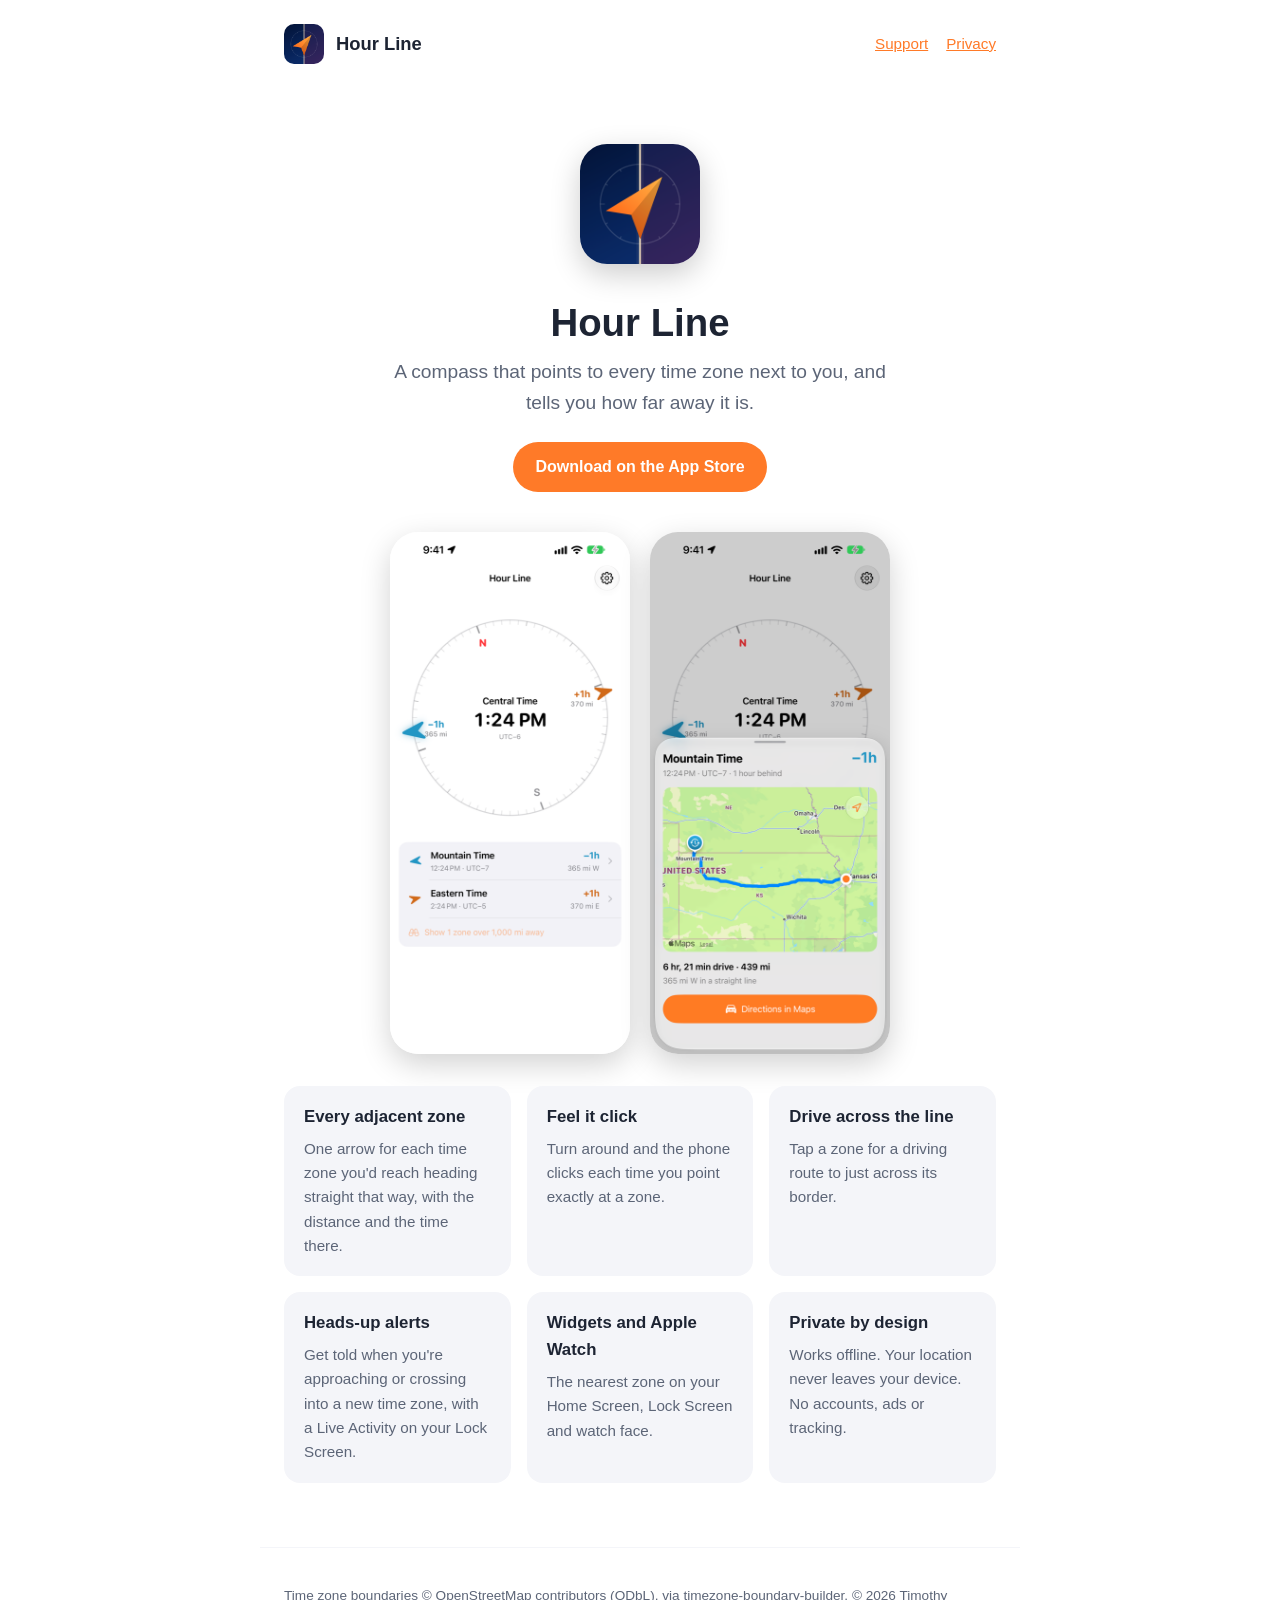
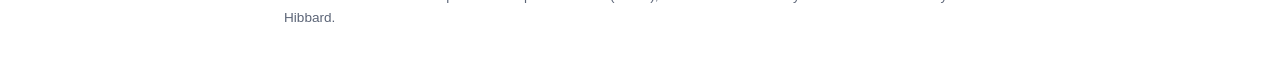
==== index.html @ 1430b565 "Hour Line website: home, privacy, support Co-Authored-By: Claude Opus 5.5 <noreply@anthropic.com>" ====
<!DOCTYPE html>
<html lang="en">
<head>
  <meta charset="UTF-8">
  <meta name="viewport" content="width=device-width, initial-scale=1.0">
  <title>Hour Line: Zone Compass</title>
  <meta name="description" content="Hour Line points to every time zone next to you and tells you how far away it is. For iPhone, iPad and Apple Watch.">
  <link rel="icon" href="icon.png">
  <link rel="stylesheet" href="styles.css">
</head>
<body>
  <header>
    <img src="icon.png" alt="">
    <a class="home" href="./">Hour Line</a>
    <nav><a href="support.html">Support</a><a href="privacy.html">Privacy</a></nav>
  </header>

  <main>
    <section class="hero">
      <img class="icon" src="icon.png" alt="Hour Line app icon">
      <h1>Hour Line</h1>
      <p class="lead">A compass that points to every time zone next to you, and tells you how far away it is.</p>
      <a class="button" href="https://apps.apple.com/app/id6838770437">Download on the App Store</a>
    </section>

    <div class="shots">
      <img src="screenshot-compass.png" alt="The compass showing Mountain Time 365 miles west and Eastern Time 370 miles east of Kansas City">
      <img src="screenshot-directions.png" alt="Driving directions to the Mountain Time border">
    </div>

    <section class="features">
      <div class="card"><h3>Every adjacent zone</h3><p>One arrow for each time zone you'd reach heading straight that way, with the distance and the time there.</p></div>
      <div class="card"><h3>Feel it click</h3><p>Turn around and the phone clicks each time you point exactly at a zone.</p></div>
      <div class="card"><h3>Drive across the line</h3><p>Tap a zone for a driving route to just across its border.</p></div>
      <div class="card"><h3>Heads-up alerts</h3><p>Get told when you're approaching or crossing into a new time zone, with a Live Activity on your Lock Screen.</p></div>
      <div class="card"><h3>Widgets and Apple Watch</h3><p>The nearest zone on your Home Screen, Lock Screen and watch face.</p></div>
      <div class="card"><h3>Private by design</h3><p>Works offline. Your location never leaves your device. No accounts, ads or tracking.</p></div>
    </section>
  </main>

  <footer>
    <p>Time zone boundaries © OpenStreetMap contributors (ODbL), via timezone-boundary-builder. © 2026 Timothy Hibbard.</p>
  </footer>
</body>
</html>
---- styles.css ----
:root {
  --accent: #FF7A28;
  --accent-dark: #E0561A;
  --navy: #13306B;
  --bg: #FFFFFF;
  --bg-card: #F4F5F9;
  --text: #1D2433;
  --text-secondary: #5C6577;
  --radius: 16px;
}

@media (prefers-color-scheme: dark) {
  :root {
    --bg: #0B1A3A;
    --bg-card: #16264D;
    --text: #F3F5FA;
    --text-secondary: #B6BFD3;
  }
}

* { box-sizing: border-box; }

body {
  margin: 0;
  font-family: -apple-system, BlinkMacSystemFont, "SF Pro Text", "Helvetica Neue", Arial, sans-serif;
  background: var(--bg);
  color: var(--text);
  line-height: 1.6;
}

a { color: var(--accent); }
a:hover { color: var(--accent-dark); }

header, main, footer {
  max-width: 760px;
  margin: 0 auto;
  padding: 24px;
}

header { display: flex; align-items: center; gap: 12px; }
header img { width: 40px; height: 40px; border-radius: 10px; }
header a.home { color: var(--text); text-decoration: none; font-weight: 700; font-size: 1.15rem; }
header nav { margin-left: auto; display: flex; gap: 18px; font-size: 0.95rem; }

.hero { text-align: center; padding: 32px 0 8px; }
.hero img.icon { width: 120px; height: 120px; border-radius: 27px; box-shadow: 0 10px 30px rgba(0,0,0,0.2); }
.hero h1 { font-size: 2.4rem; margin: 20px 0 4px; }
.hero p.lead { font-size: 1.2rem; color: var(--text-secondary); margin: 0 auto 24px; max-width: 520px; }

.button {
  display: inline-block;
  background: var(--accent);
  color: #fff;
  padding: 12px 22px;
  border-radius: 999px;
  text-decoration: none;
  font-weight: 600;
}
.button:hover { background: var(--accent-dark); color: #fff; }

.shots { display: flex; gap: 20px; justify-content: center; flex-wrap: wrap; margin: 32px 0; }
.shots img { width: 240px; border-radius: 28px; box-shadow: 0 10px 30px rgba(0,0,0,0.18); }

.features { display: grid; grid-template-columns: repeat(auto-fit, minmax(220px, 1fr)); gap: 16px; }
.card { background: var(--bg-card); border-radius: var(--radius); padding: 18px 20px; }
.card h3 { margin: 0 0 6px; font-size: 1.05rem; }
.card p { margin: 0; color: var(--text-secondary); font-size: 0.95rem; }

.doc h1 { margin-bottom: 4px; }
.doc .meta { color: var(--text-secondary); margin-top: 0; }
.doc h2 { margin-top: 32px; font-size: 1.25rem; }

footer { color: var(--text-secondary); font-size: 0.85rem; border-top: 1px solid var(--bg-card); margin-top: 40px; }
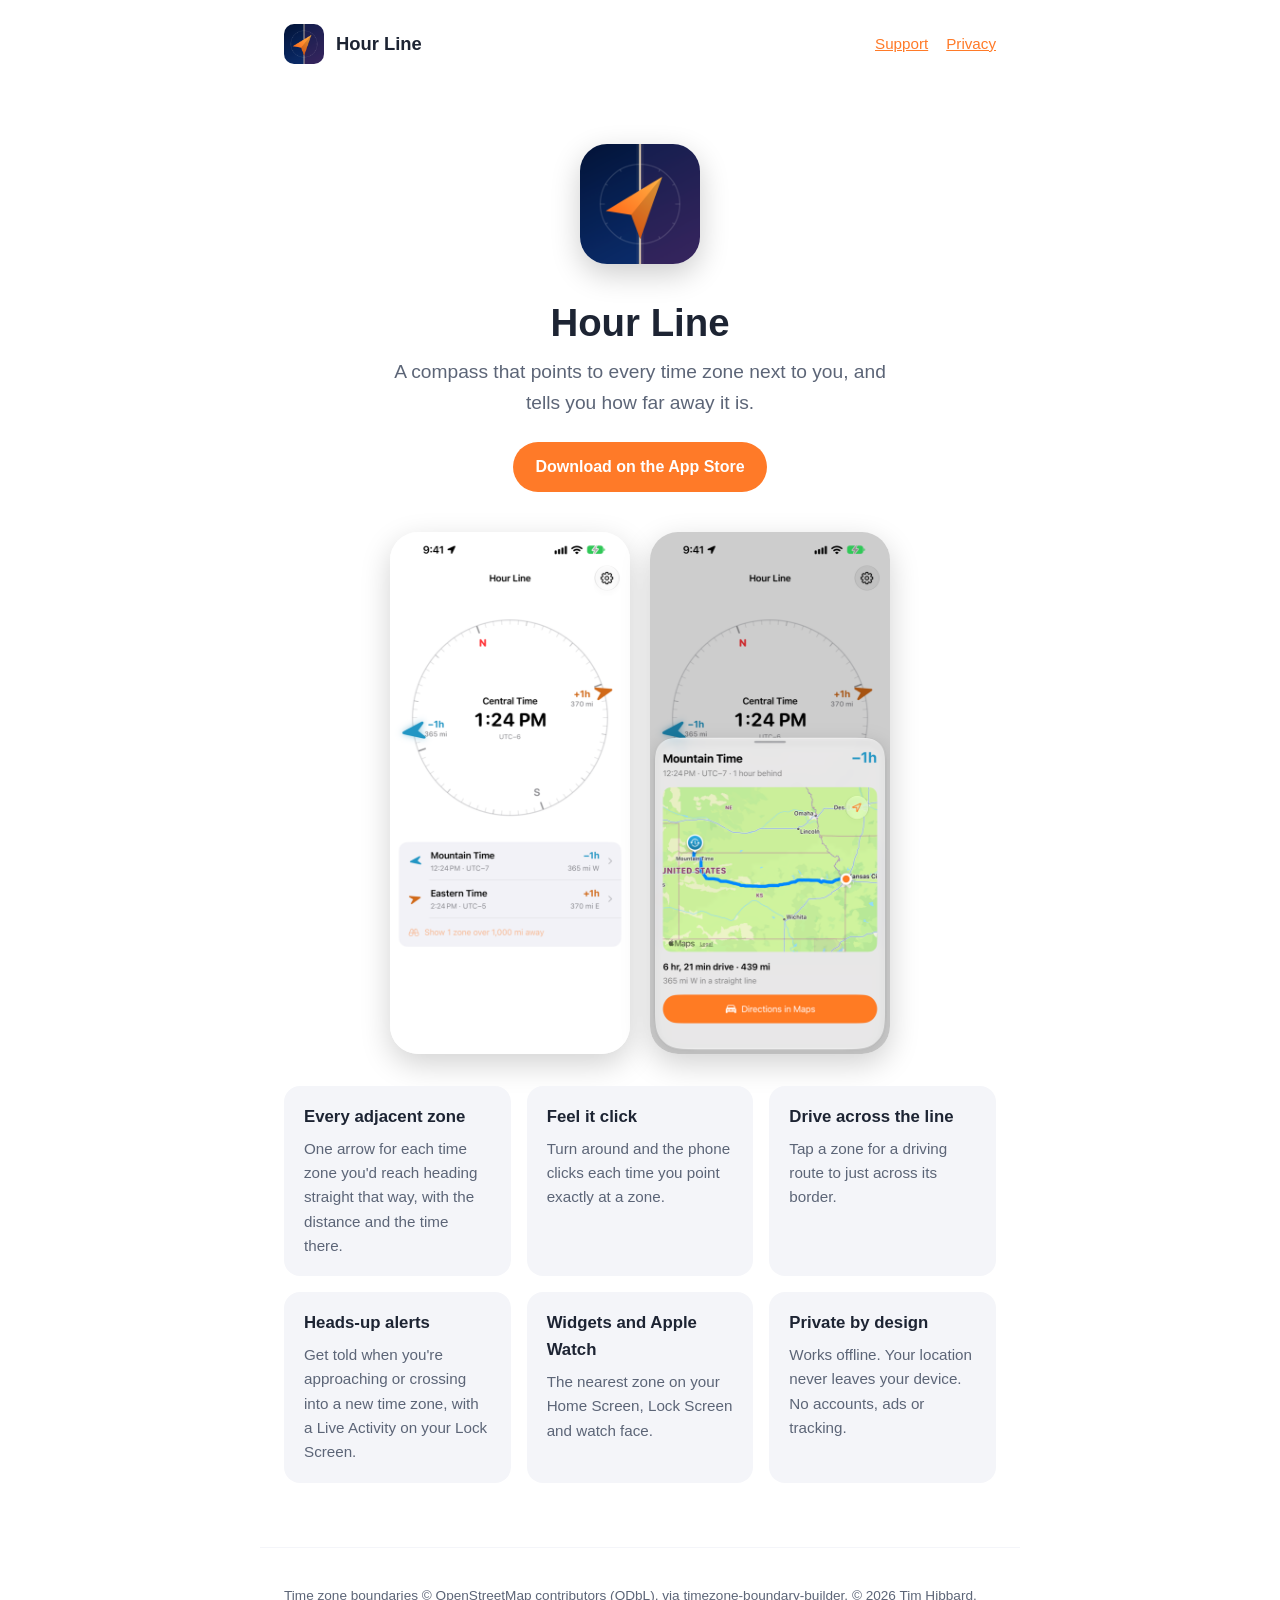
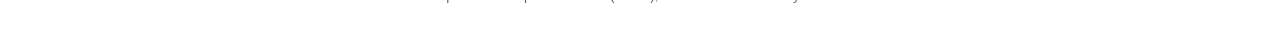
==== commit 27424d0c: "Use Tim Hibbard Co-Authored-By: Claude Opus 5.5 <noreply@anthropic.com>" ====
--- a/index.html
+++ b/index.html
@@ -39,7 +39,7 @@
   </main>
 
   <footer>
-    <p>Time zone boundaries © OpenStreetMap contributors (ODbL), via timezone-boundary-builder. © 2026 Timothy Hibbard.</p>
+    <p>Time zone boundaries © OpenStreetMap contributors (ODbL), via timezone-boundary-builder. © 2026 Tim Hibbard.</p>
   </footer>
 </body>
 </html>
